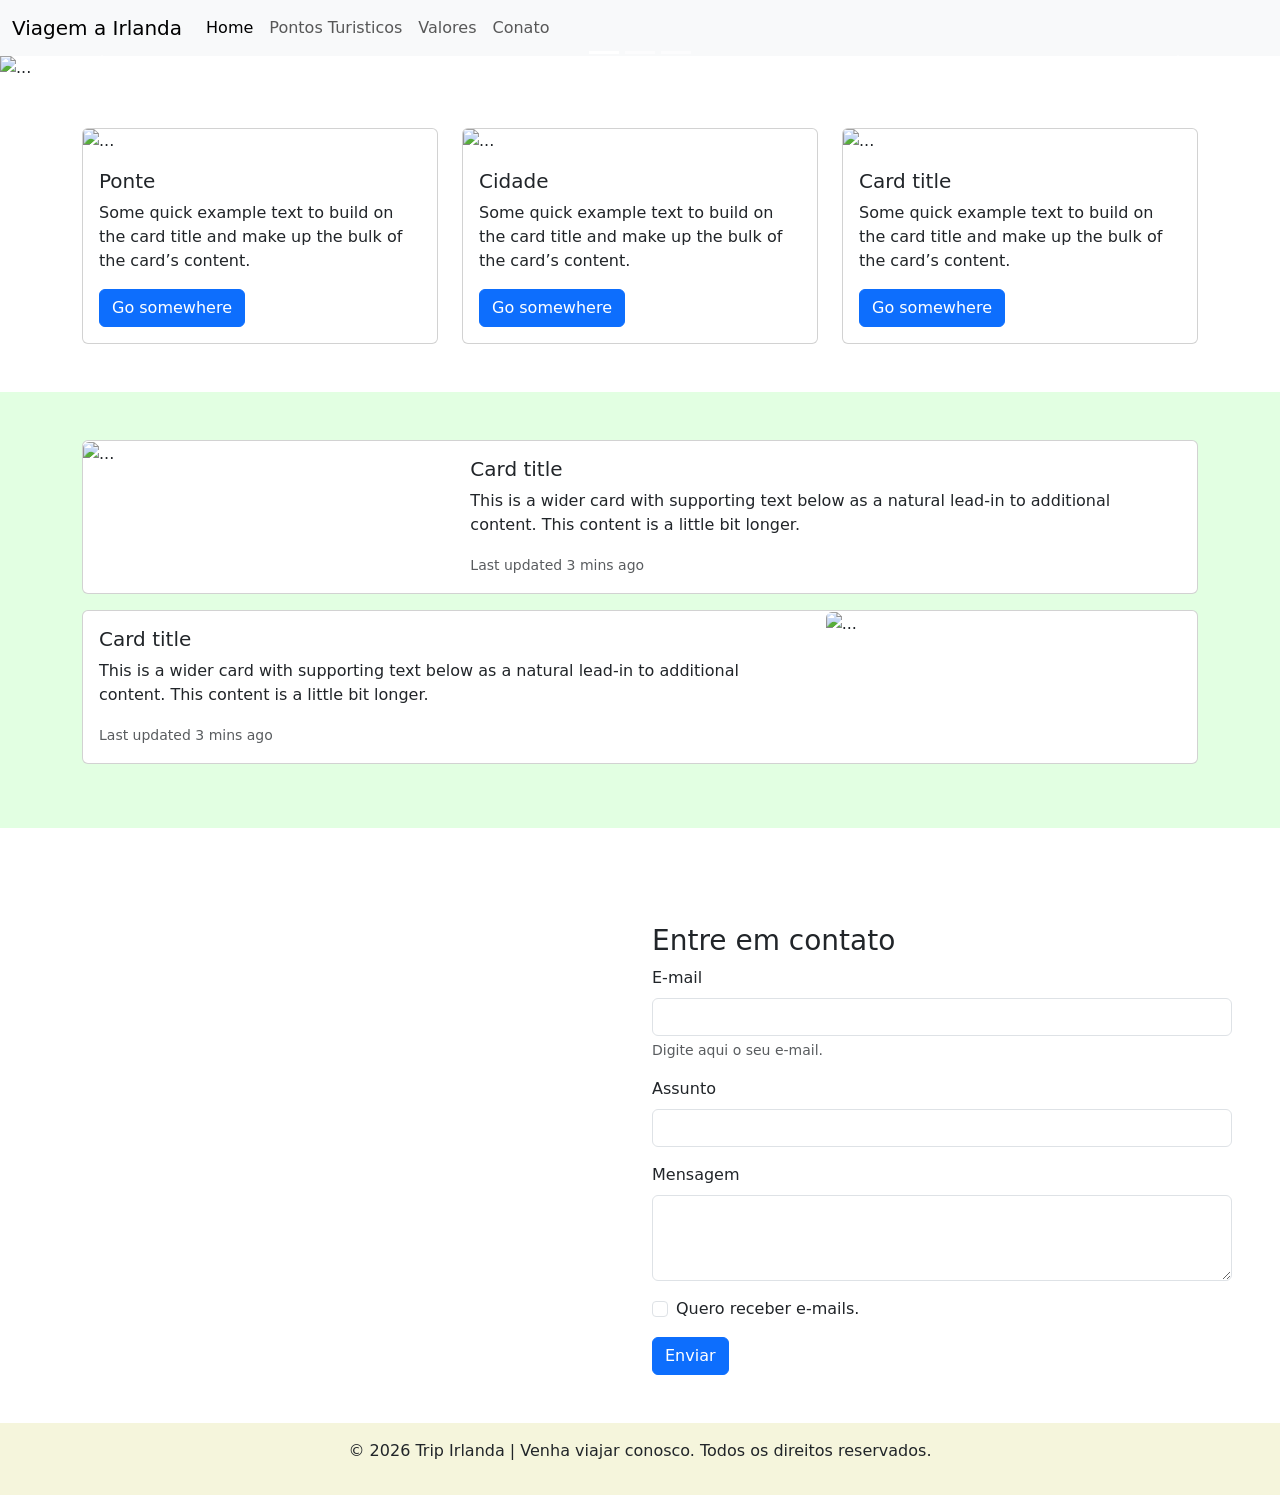
==== Trip_Irlanda/index.html @ 65227919 "Update and rename irlanda to index.html" ====
<!DOCTYPE html>
<html lang="en">

<head>
    <meta charset="UTF-8">
    <meta name="viewport" content="width=device-width, initial-scale=1.0">
    <title>Irlanda</title>
    <!-- <link rel="shortcut icon" href="ImagemsIrlanda/favicon.png" type="image/x-icon"> -->

    <link href="https://cdn.jsdelivr.net/npm/bootstrap@5.3.8/dist/css/bootstrap.min.css" rel="stylesheet"
        integrity="sha384-sRIl4kxILFvY47J16cr9ZwB07vP4J8+LH7qKQnuqkuIAvNWLzeN8tE5YBujZqJLB" crossorigin="anonymous">
    <script src="https://cdn.jsdelivr.net/npm/bootstrap@5.3.8/dist/js/bootstrap.bundle.min.js"
        integrity="sha384-FKyoEForCGlyvwx9Hj09JcYn3nv7wiPVlz7YYwJrWVcXK/BmnVDxM+D2scQbITxI"
        crossorigin="anonymous"></script>

    <link rel="stylesheet" href="style.css">

    <link rel="icon" type="image/jpg" href="img/beautiful-rainbow-nature.jpg">
</head>

<body>
    <!--Menu -->
    <nav class="navbar navbar-expand-lg bg-body-tertiary">
        <div class="container-fluid">
            <a class="navbar-brand" href="#">Viagem a Irlanda</a>
            <button class="navbar-toggler" type="button" data-bs-toggle="collapse" data-bs-target="#navbarNavAltMarkup"
                aria-controls="navbarNavAltMarkup" aria-expanded="false" aria-label="Toggle navigation">
                <span class="navbar-toggler-icon"></span>
            </button>
            <div class="collapse navbar-collapse" id="navbarNavAltMarkup">
                <div class="navbar-nav">
                    <a class="nav-link active" aria-current="page" href="#">Home</a>
                    <a class="nav-link" href="#">Pontos Turisticos</a>
                    <a class="nav-link" href="#">Valores</a>
                    <a class="nav-link">Conato</a>
                </div>
            </div>
        </div>
    </nav>
    <!--Carousel -->
    <div id="carouselExampleIndicators" class="carousel slide">
        <div class="carousel-indicators">
            <button type="button" data-bs-target="#carouselExampleIndicators" data-bs-slide-to="0" class="active"
                aria-current="true" aria-label="Slide 1"></button>
            <button type="button" data-bs-target="#carouselExampleIndicators" data-bs-slide-to="1"
                aria-label="Slide 2"></button>
            <button type="button" data-bs-target="#carouselExampleIndicators" data-bs-slide-to="2"
                aria-label="Slide 3"></button>
        </div>
        <div class="carousel-inner">
            <div class="carousel-item active">
                <img src="img/beautiful-rainbow-nature.jpg" class="d-block w-100" alt="...">
            </div>
            <div class="carousel-item">
                <img src="img/edinburgh-city-view-panorama-night-uk.jpg" class="d-block w-100" alt="...">
            </div>
            <div class="carousel-item">
                <img src="img/old-castle-mountians.jpg" class="d-block w-100" alt="...">
            </div>
        </div>
        <button class="carousel-control-prev" type="button" data-bs-target="#carouselExampleIndicators"
            data-bs-slide="prev">
            <span class="carousel-control-prev-icon" aria-hidden="true"></span>
            <span class="visually-hidden">Anterior</span>
        </button>
        <button class="carousel-control-next" type="button" data-bs-target="#carouselExampleIndicators"
            data-bs-slide="next">
            <span class="carousel-control-next-icon" aria-hidden="true"></span>
            <span class="visually-hidden">Próximo</span>
        </button>
    </div>
</body>
<!-- Cards-->
<div class="container my-5" >
    <div class="row align-items-center corverde">
        <div class="col-sm-4">
            <div class="card">
                <img src="img/edinburgh-city-view-panorama-night-uk.jpg" class="card-img-top" alt="...">
                <div class="card-body">
                    <h5 class="card-title">Ponte </h5>
                    <p class="card-text">Some quick example text to build on the card title and make up the bulk of the
                        card’s
                        content.</p>
                    <a href="#" class="btn btn-primary">Go somewhere</a>
                </div>
            </div>
        </div>
        <div class="col-sm-4">
            <div class="card">
                <img src="img/old-castle-mountians.jpg" class="card-img-top" alt="...">
                <div class="card-body">
                    <h5 class="card-title">Cidade</h5>
                    <p class="card-text">Some quick example text to build on the card title and make up the bulk of the
                        card’s
                        content.</p>
                    <a href="#" class="btn btn-primary">Go somewhere</a>
                </div>
            </div>
        </div>
        <div class="col-sm-4">
            <div class="card">
                <img src="img/edinburgh-city-view-panorama-night-uk.jpg" class="card-img-top" alt="...">
                <div class="card-body">
                    <h5 class="card-title">Card title</h5>
                    <p class="card-text">Some quick example text to build on the card title and make up the bulk of the
                        card’s
                        content.</p>
                    <a href="#" class="btn btn-primary">Go somewhere</a>
                </div>
            </div>
        </div>
    </div>
</div>
<!-- cards -->
 <div class="" style="background-color: #e2ffe2;">
<div class="container py-5">
    <div class="card mb-3">
  <div class="row g-0">
    <div class="col-md-4">
      <img src="/img/edinburgh-city-view-panorama-night-uk.jpg" class="img-fluid rounded-start" alt="...">
    </div>
    <div class="col-md-8">
      <div class="card-body">
        <h5 class="card-title">Card title</h5>
        <p class="card-text">This is a wider card with supporting text below as a natural lead-in to additional content. This content is a little bit longer.</p>
        <p class="card-text"><small class="text-body-secondary">Last updated 3 mins ago</small></p>
      </div>
    </div>
  </div>
</div>
 <div class="card mb-3">
  <div class="row g-0">
    <div class="col-md-8">
      <div class="card-body">
        <h5 class="card-title">Card title</h5>
        <p class="card-text">This is a wider card with supporting text below as a natural lead-in to additional content. This content is a little bit longer.</p>
        <p class="card-text"><small class="text-body-secondary">Last updated 3 mins ago</small></p>
      </div>
    </div>
    <div class="col-md-4">
      <img src="/img/edinburgh-city-view-panorama-night-uk.jpg" class="img-fluid rounded-start" alt="...">
    </div>
  </div>
</div>
</div>
</div>

<!-- Nosso Contato -->
    <section class="mt-5" id="contato" >
        <div class="contianer p-5 corverde">
            <div class="row row-cols-1 row-cols-md-2 g-4">
                <div class="col">
                    <iframe src="https://www.google.com/maps/embed?pb=!1m18!1m12!1m3!1d3550.422656559625!2d-48.586697088989965!3d-27.14298900276669!2m3!1f0!2f0!3f0!3m2!1i1024!2i768!4f13.1!3m3!1m2!1s0x94d8af667c6d0c69%3A0xef637a37a20a9c0d!2sHard%20Rock%20Cafe%20Itapema!5e0!3m2!1sen!2sbr!4v1774647081631!5m2!1sen!2sbr" width="100%" height="100%" style="border:0;" allowfullscreen="" loading="lazy" referrerpolicy="no-referrer-when-downgrade"></iframe>
                </div>
                <div class="col">
                    <h3 class="">Entre em contato</h3>
                    <form>
                        <div class="mb-3">
                            <label for="exampleInputEmail1" class="form-label">E-mail</label>
                            <input type="email" class="form-control" id="exampleInputEmail1"
                                aria-describedby="emailHelp">
                            <div id="emailHelp" class="form-text">Digite aqui o seu e-mail.</div>
                        </div>
                        <div class="mb-3">
                            <label for="exempleAssunto" class="form-label">Assunto</label>
                            <input type="text" class="form-control" id="exempleAssunto">
                        </div>
                        <div class="mb-3">
                            <label for="exampleDescricao" class="form-label">Mensagem</label>
                            <textarea class="form-control" id="exampleDescricao" rows="3"></textarea>
                        </div>
                        <div class="mb-3 form-check">
                            <input type="checkbox" class="form-check-input" id="exampleCheck1">
                            <label class="form-check-label" for="exampleCheck1">Quero receber e-mails.</label>
                        </div>
                        <button type="button" class="btn btn-primary">Enviar</button>
                    </form>
                </div>
            </div>
        </div>
    </section>
    <footer class="p-3 text-center" style="background-color: beige;">
        <p>© 2026 Trip Irlanda | Venha viajar conosco. Todos os direitos reservados.</p>
    </footer>


</html>
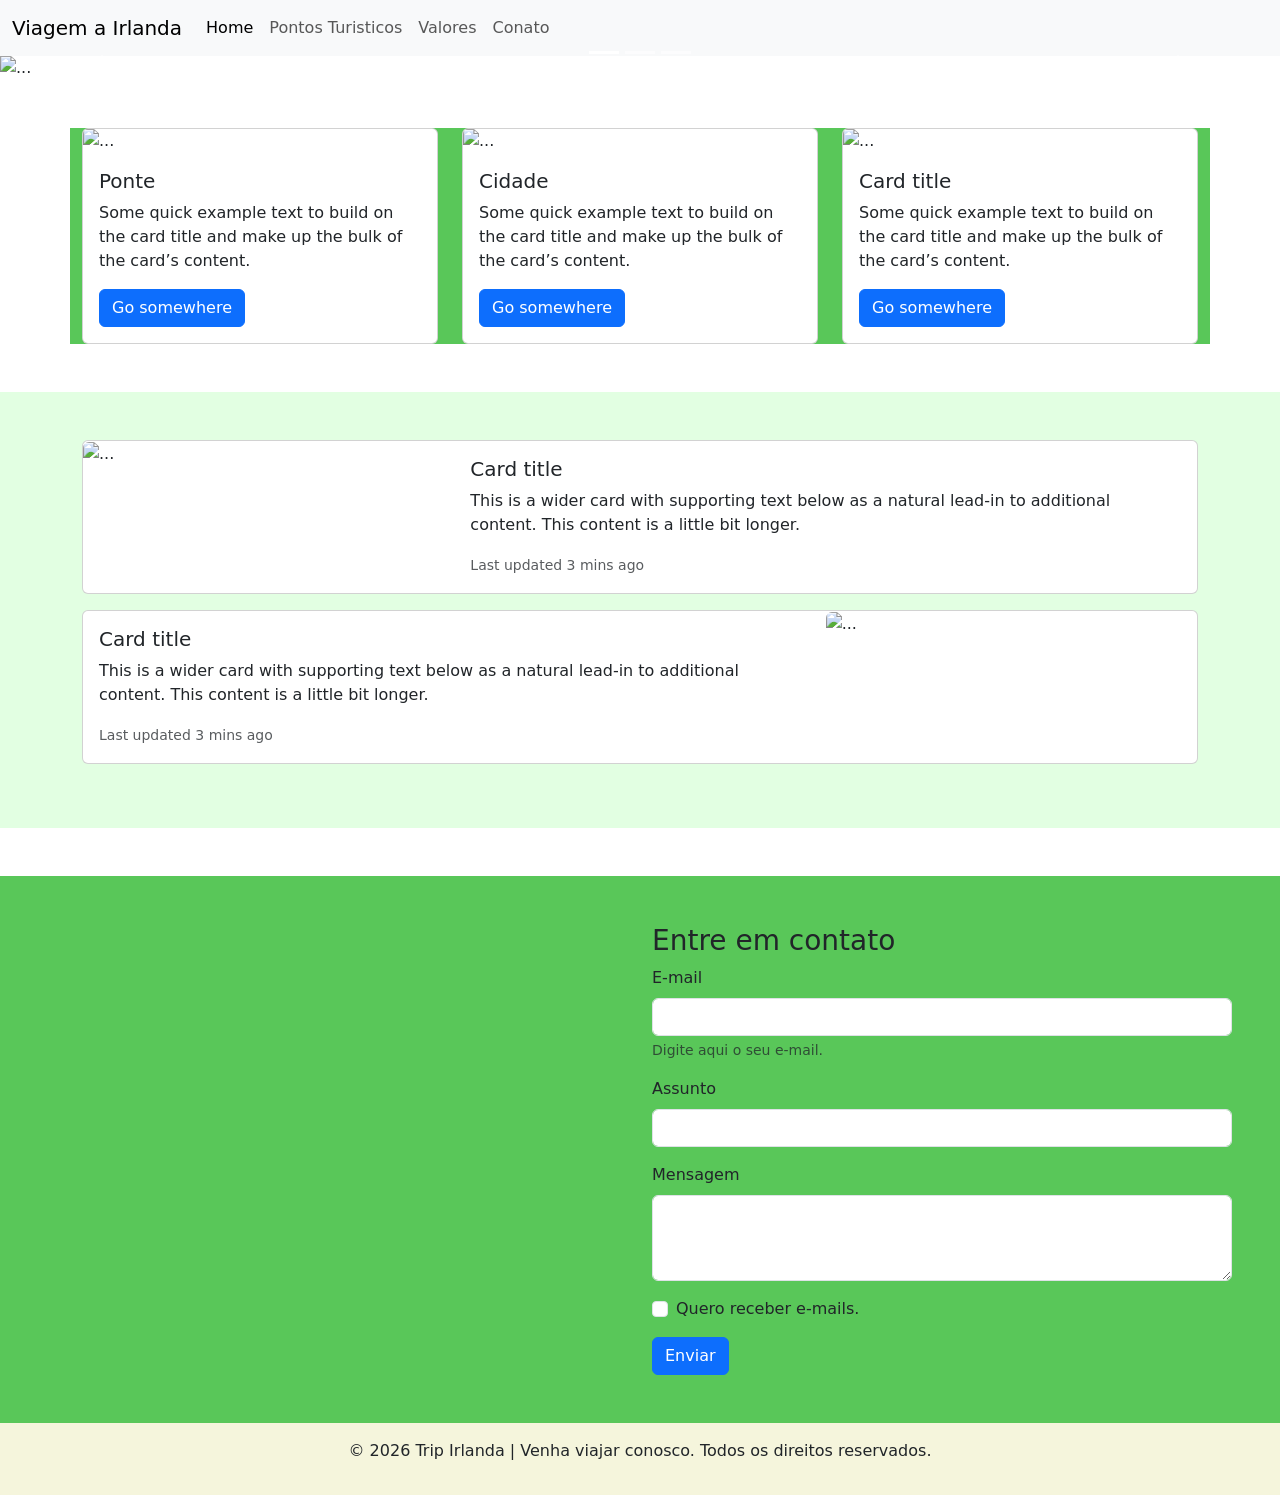
==== commit 7f672def: "Update index.html" ====
--- a/Trip_Irlanda/index.html
+++ b/Trip_Irlanda/index.html
@@ -117,7 +117,7 @@
     <div class="card mb-3">
   <div class="row g-0">
     <div class="col-md-4">
-      <img src="/img/edinburgh-city-view-panorama-night-uk.jpg" class="img-fluid rounded-start" alt="...">
+      <img src="/img/beautiful-rainbow-nature.jpg" class="img-fluid rounded-start" alt="...">
     </div>
     <div class="col-md-8">
       <div class="card-body">
@@ -138,7 +138,7 @@
       </div>
     </div>
     <div class="col-md-4">
-      <img src="/img/edinburgh-city-view-panorama-night-uk.jpg" class="img-fluid rounded-start" alt="...">
+      <img src="Trip_Irlanda/img/beautiful-rainbow-nature.jpg" class="img-fluid rounded-start" alt="...">
     </div>
   </div>
 </div>
--- a/Trip_Irlanda/style.css
+++ b/Trip_Irlanda/style.css
@@ -0,0 +1,7 @@
+#contato{
+    background-color: #59c759 !important;
+}
+
+.corverde{
+     background-color: #59c759 !important;
+} 
